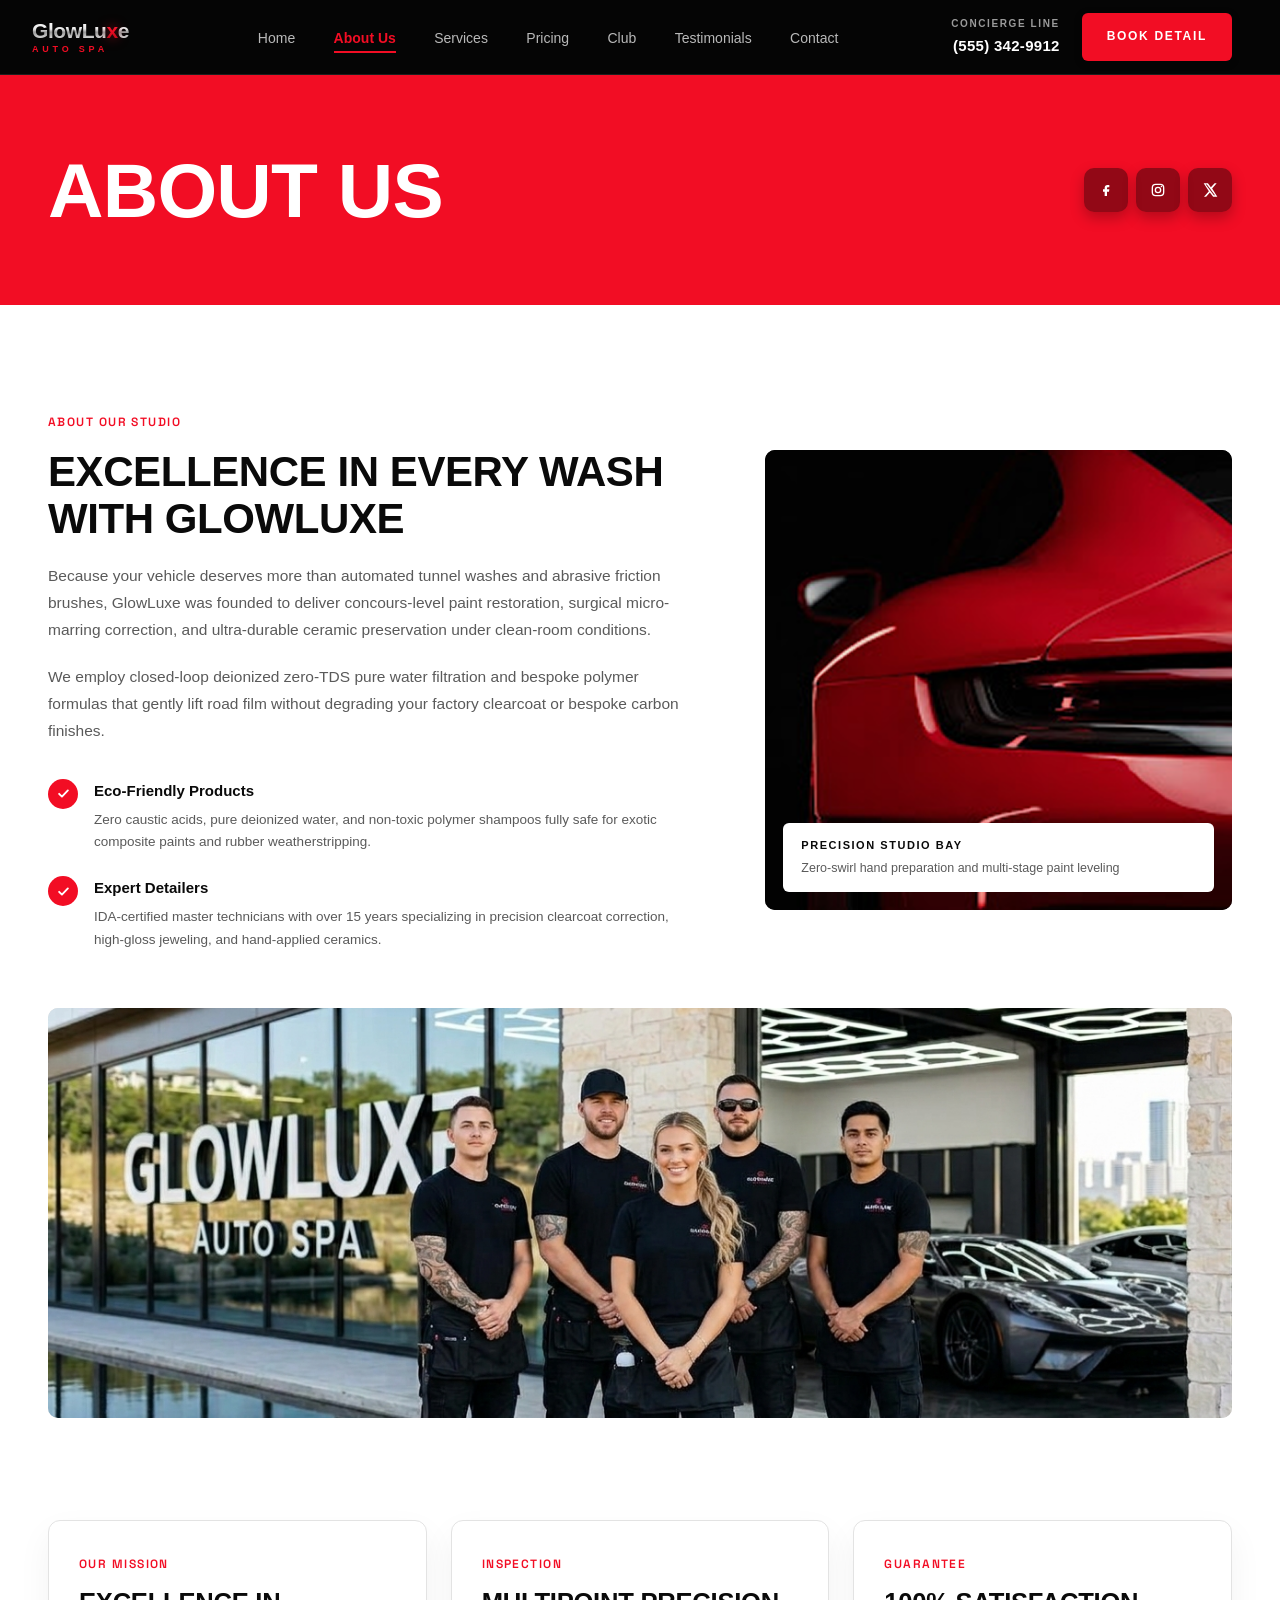
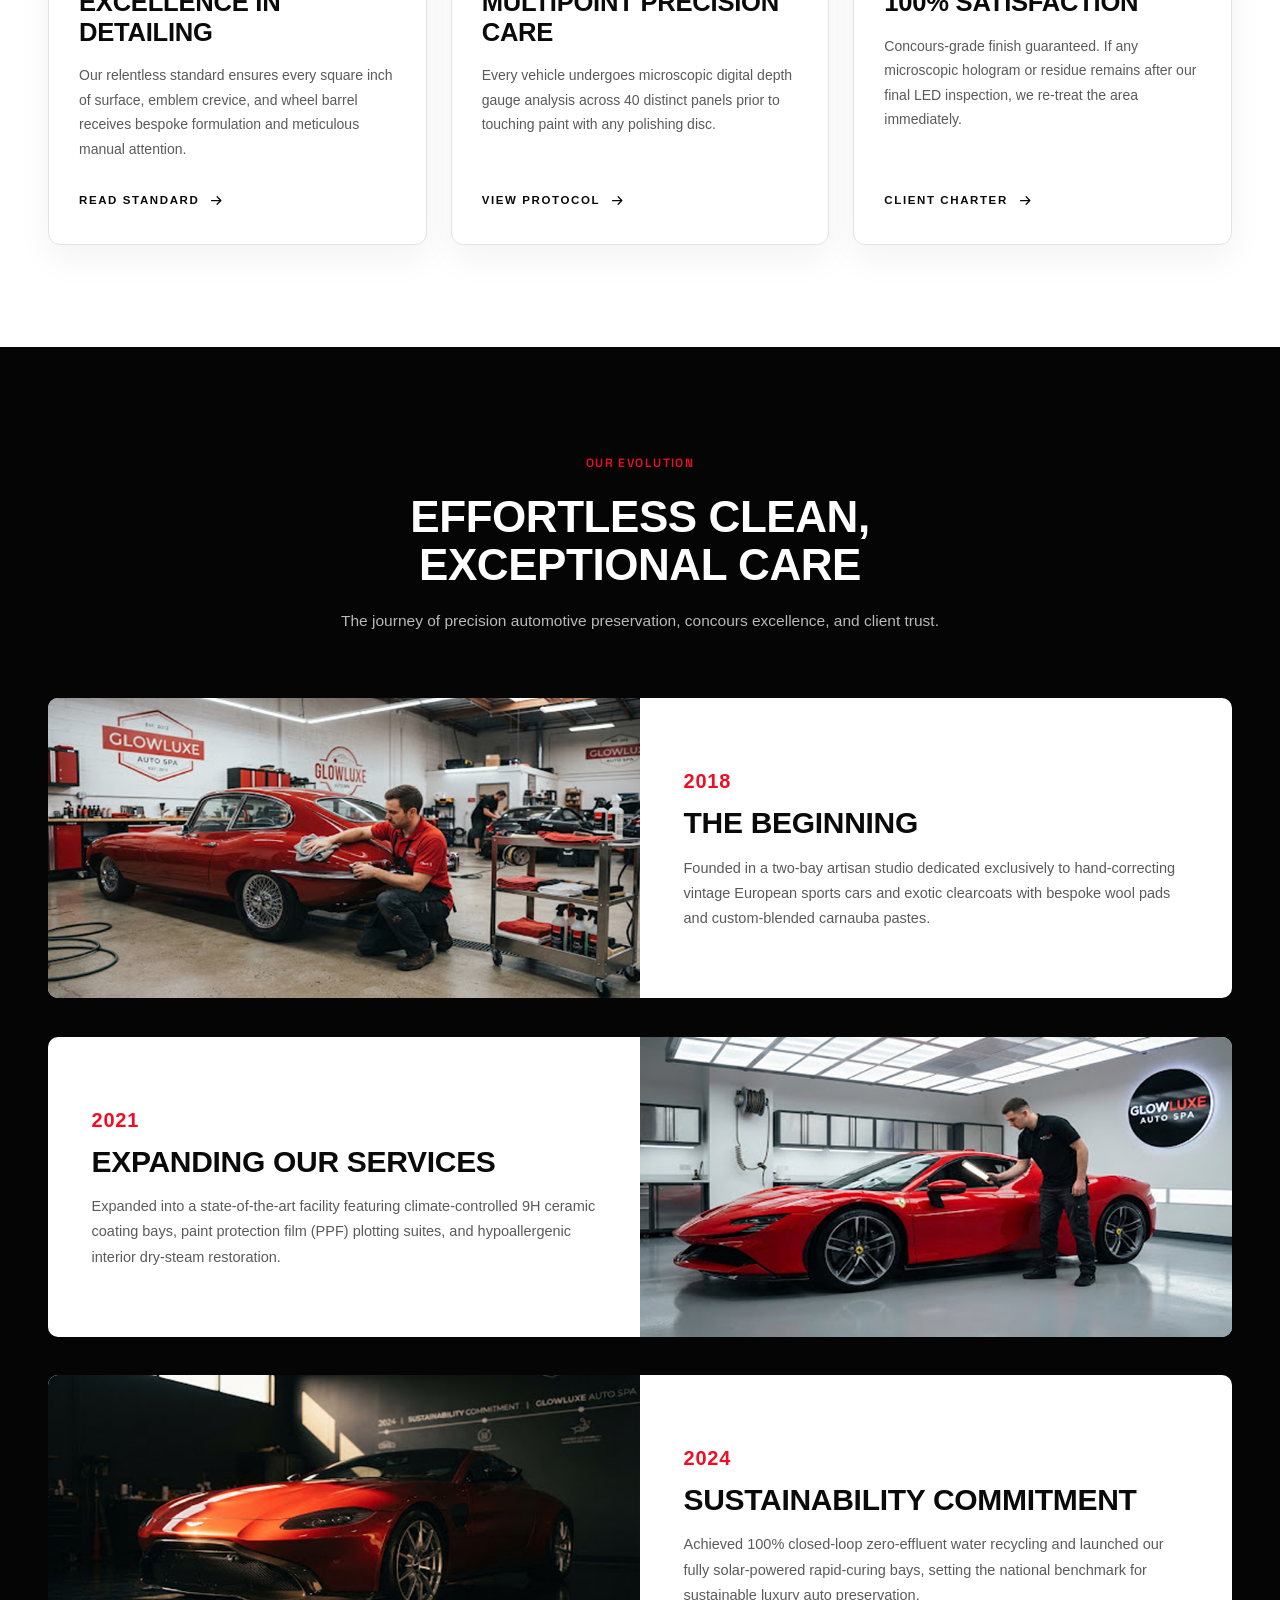
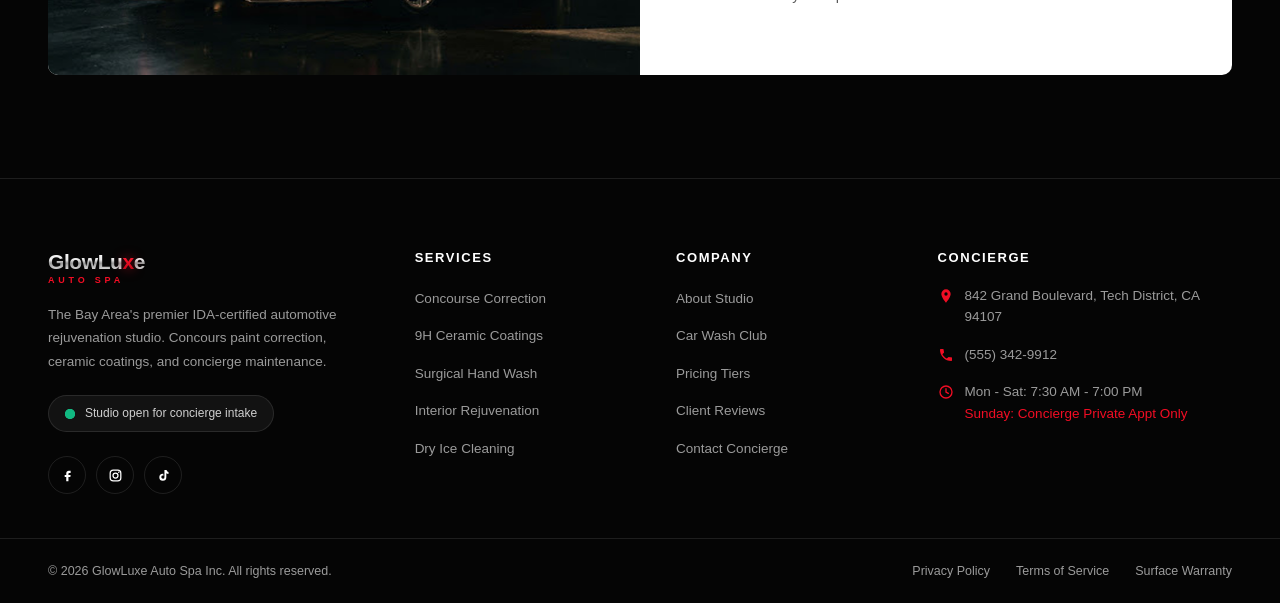
==== about.html @ 9d539388 "Initial commit: GlowLuxe 5-page site with BEM architecture and responsive layout" ====
<!DOCTYPE html>
<html lang="en">
<head>
  <meta charset="UTF-8">
  <meta name="viewport" content="width=device-width, initial-scale=1.0">
  <meta name="description" content="About GlowLuxe Auto Spa — the Bay Area's premier IDA-certified automotive rejuvenation studio. Our mission, inspection protocol, guarantee, and the evolution of our craft since 2018.">
  <title>About Us — GlowLuxe Auto Spa</title>
  <link rel="preconnect" href="https://fonts.googleapis.com">
  <link rel="preconnect" href="https://fonts.gstatic.com" crossorigin>
  <link rel="stylesheet" href="https://fonts.googleapis.com/css2?family=Space+Grotesk:wght@500;600&amp;display=swap">
  <link rel="stylesheet" href="assets/css/style.css">
</head>
<body>
  <header class="c-section header">
    <div class="c-container header__bar">
      <a href="index.html" class="c-logo" aria-label="GlowLuxe Auto Spa Home">
        <span class="c-logo__text"><span class="c-logo__main">GlowLu</span><span class="c-logo__accent">x</span><span class="c-logo__main">e</span></span>
        <span class="c-logo__tagline">AUTO SPA</span>
      </a>

      <input class="nav-toggle__input" type="checkbox" id="nav-toggle">
      <nav class="nav" aria-label="Primary">
        <ul class="nav__list">
          <li class="nav__item"><a class="nav__link" href="index.html">Home</a></li>
          <li class="nav__item"><a class="nav__link nav__link--active" href="about.html" aria-current="page">About Us</a></li>
          <li class="nav__item"><a class="nav__link" href="services.html">Services</a></li>
          <li class="nav__item"><a class="nav__link" href="pricing.html">Pricing</a></li>
          <li class="nav__item"><a class="nav__link" href="index.html#club">Club</a></li>
          <li class="nav__item"><a class="nav__link" href="index.html#testimonials">Testimonials</a></li>
          <li class="nav__item"><a class="nav__link" href="contact.html">Contact</a></li>
        </ul>
      </nav>

      <div class="header__contact">
        <div class="header__phone">
          <span class="header__phone-label">Concierge Line</span>
          <a class="header__phone-number" href="tel:5553429912">(555) 342-9912</a>
        </div>
        <a class="btn btn--primary" href="contact.html">Book Detail</a>
      </div>

      <label class="nav-toggle" for="nav-toggle" aria-label="Toggle navigation">
        <span class="nav-toggle__bar"></span>
        <span class="nav-toggle__bar"></span>
        <span class="nav-toggle__bar"></span>
      </label>
    </div>
  </header>

  <main>
    <section class="c-section c-page-banner">
      <div class="c-container c-page-banner__inner">
        <h1 class="c-page-banner__title">About Us</h1>
        <div class="c-page-banner__socials">
          <a class="c-page-banner__social" href="#" aria-label="Facebook">
            <svg viewBox="0 0 24 24" fill="currentColor" aria-hidden="true"><path d="M14 8h3V4.5h-3c-2.3 0-4 1.9-4 4.2V11H7.5v3.5H10V21h3.5v-6.5h3l.5-3.5h-3.5V9c0-.6.4-1 1-1z"/></svg>
          </a>
          <a class="c-page-banner__social" href="#" aria-label="Instagram">
            <svg viewBox="0 0 24 24" fill="none" stroke="currentColor" stroke-width="2" aria-hidden="true"><rect x="3.5" y="3.5" width="17" height="17" rx="5"/><circle cx="12" cy="12" r="4"/><circle cx="17.2" cy="6.8" r="1.2" fill="currentColor" stroke="none"/></svg>
          </a>
          <a class="c-page-banner__social" href="#" aria-label="X">
            <svg viewBox="0 0 24 24" fill="currentColor" aria-hidden="true"><path d="M18.9 2H22l-6.8 7.8L23 22h-6.3l-4.9-6.4L6.2 22H3l7.3-8.3L2.5 2h6.4l4.4 5.9L18.9 2Zm-1.1 18h1.7L7.3 3.8H5.5L17.8 20Z"/></svg>
          </a>
        </div>
      </div>
    </section>

    <section class="c-section c-about-overview">
      <div class="c-container c-about-overview__layout">
        <div class="c-about-overview__content">
          <p class="c-eyebrow c-eyebrow--brand">About Our Studio</p>
          <h2 class="c-about-overview__title">Excellence in every wash with GlowLuxe</h2>
          <p class="c-about-overview__text">Because your vehicle deserves more than automated tunnel washes and abrasive friction brushes, GlowLuxe was founded to deliver concours-level paint restoration, surgical micro-marring correction, and ultra-durable ceramic preservation under clean-room conditions.</p>
          <p class="c-about-overview__text">We employ closed-loop deionized zero-TDS pure water filtration and bespoke polymer formulas that gently lift road film without degrading your factory clearcoat or bespoke carbon finishes.</p>
          <ul class="c-check-list">
            <li class="c-check-list__item">
              <span class="c-check-list__icon" aria-hidden="true">
                <svg viewBox="0 0 24 24" fill="none" stroke="currentColor" stroke-width="3" stroke-linecap="round" stroke-linejoin="round"><path d="m5 12.5 4.5 4.5L19 7"/></svg>
              </span>
              <div class="c-check-list__body">
                <p class="c-check-list__title">Eco-Friendly Products</p>
                <p class="c-check-list__text">Zero caustic acids, pure deionized water, and non-toxic polymer shampoos fully safe for exotic composite paints and rubber weatherstripping.</p>
              </div>
            </li>
            <li class="c-check-list__item">
              <span class="c-check-list__icon" aria-hidden="true">
                <svg viewBox="0 0 24 24" fill="none" stroke="currentColor" stroke-width="3" stroke-linecap="round" stroke-linejoin="round"><path d="m5 12.5 4.5 4.5L19 7"/></svg>
              </span>
              <div class="c-check-list__body">
                <p class="c-check-list__title">Expert Detailers</p>
                <p class="c-check-list__text">IDA-certified master technicians with over 15 years specializing in precision clearcoat correction, high-gloss jeweling, and hand-applied ceramics.</p>
              </div>
            </li>
          </ul>
        </div>

        <figure class="c-about-overview__media">
          <img src="assets/images/about/studio-bay.webp" alt="Red sports car parked inside the GlowLuxe precision studio bay" loading="lazy">
          <figcaption class="c-badge-overlay">
            <p class="c-badge-overlay__title">Precision Studio Bay</p>
            <p class="c-badge-overlay__text">Zero-swirl hand preparation and multi-stage paint leveling</p>
          </figcaption>
        </figure>
      </div>

      <div class="c-container">
        <figure class="c-about-overview__team">
          <img src="assets/images/about our studio.webp" alt="GlowLuxe Auto Spa detailing team standing outside the studio entrance" loading="lazy">
        </figure>
      </div>
    </section>

    <section class="c-section c-about-values">
      <div class="c-container c-about-values__grid">
        <article class="c-value-card">
          <p class="c-eyebrow c-eyebrow--brand">Our Mission</p>
          <h3 class="c-value-card__title">Excellence in detailing</h3>
          <p class="c-value-card__text">Our relentless standard ensures every square inch of surface, emblem crevice, and wheel barrel receives bespoke formulation and meticulous manual attention.</p>
          <a class="c-value-card__link" href="contact.html">
            Read Standard
            <svg viewBox="0 0 24 24" fill="none" stroke="currentColor" stroke-width="2" stroke-linecap="round" stroke-linejoin="round" aria-hidden="true"><path d="M4 12h14"/><path d="m13 6 6 6-6 6"/></svg>
          </a>
        </article>

        <article class="c-value-card">
          <p class="c-eyebrow c-eyebrow--brand">Inspection</p>
          <h3 class="c-value-card__title">Multipoint precision care</h3>
          <p class="c-value-card__text">Every vehicle undergoes microscopic digital depth gauge analysis across 40 distinct panels prior to touching paint with any polishing disc.</p>
          <a class="c-value-card__link" href="services.html">
            View Protocol
            <svg viewBox="0 0 24 24" fill="none" stroke="currentColor" stroke-width="2" stroke-linecap="round" stroke-linejoin="round" aria-hidden="true"><path d="M4 12h14"/><path d="m13 6 6 6-6 6"/></svg>
          </a>
        </article>

        <article class="c-value-card">
          <p class="c-eyebrow c-eyebrow--brand">Guarantee</p>
          <h3 class="c-value-card__title">100% Satisfaction</h3>
          <p class="c-value-card__text">Concours-grade finish guaranteed. If any microscopic hologram or residue remains after our final LED inspection, we re-treat the area immediately.</p>
          <a class="c-value-card__link" href="contact.html">
            Client Charter
            <svg viewBox="0 0 24 24" fill="none" stroke="currentColor" stroke-width="2" stroke-linecap="round" stroke-linejoin="round" aria-hidden="true"><path d="M4 12h14"/><path d="m13 6 6 6-6 6"/></svg>
          </a>
        </article>
      </div>
    </section>

    <section class="c-section c-about-evolution">
      <div class="c-container c-about-evolution__header">
        <p class="c-eyebrow c-eyebrow--brand">Our Evolution</p>
        <h2 class="section-title">Effortless clean, exceptional care</h2>
        <p class="section-lede">The journey of precision automotive preservation, concours excellence, and client trust.</p>
      </div>

      <div class="c-container c-timeline">
        <article class="c-timeline__item">
          <div class="c-timeline__media">
            <img src="assets/images/about/history-2018.webp" alt="Artisan detailer hand-polishing a vintage red sports car in the original two-bay studio" loading="lazy">
          </div>
          <div class="c-timeline__body">
            <p class="c-timeline__year">2018</p>
            <h3 class="c-timeline__title">The Beginning</h3>
            <p class="c-timeline__text">Founded in a two-bay artisan studio dedicated exclusively to hand-correcting vintage European sports cars and exotic clearcoats with bespoke wool pads and custom-blended carnauba pastes.</p>
          </div>
        </article>

        <article class="c-timeline__item c-timeline__item--reverse">
          <div class="c-timeline__media">
            <img src="assets/images/about/history-2021.webp" alt="Detailer inspecting a red supercar inside the expanded climate-controlled facility" loading="lazy">
          </div>
          <div class="c-timeline__body">
            <p class="c-timeline__year">2021</p>
            <h3 class="c-timeline__title">Expanding Our Services</h3>
            <p class="c-timeline__text">Expanded into a state-of-the-art facility featuring climate-controlled 9H ceramic coating bays, paint protection film (PPF) plotting suites, and hypoallergenic interior dry-steam restoration.</p>
          </div>
        </article>

        <article class="c-timeline__item">
          <div class="c-timeline__media">
            <img src="assets/images/about/history-2024.webp" alt="Red grand tourer under solar-cured studio lighting beside the sustainability milestone wall" loading="lazy">
          </div>
          <div class="c-timeline__body">
            <p class="c-timeline__year">2024</p>
            <h3 class="c-timeline__title">Sustainability Commitment</h3>
            <p class="c-timeline__text">Achieved 100% closed-loop zero-effluent water recycling and launched our fully solar-powered rapid-curing bays, setting the national benchmark for sustainable luxury auto preservation.</p>
          </div>
        </article>
      </div>
    </section>
  </main>

  <footer class="c-section footer" id="contact">
    <div class="c-container footer__grid">
      <div class="footer__brand">
        <a href="index.html" class="c-logo" aria-label="GlowLuxe Auto Spa Home">
          <span class="c-logo__text"><span class="c-logo__main">GlowLu</span><span class="c-logo__accent">x</span><span class="c-logo__main">e</span></span>
          <span class="c-logo__tagline">AUTO SPA</span>
        </a>
        <p class="footer__about">The Bay Area's premier IDA-certified automotive rejuvenation studio. Concours paint correction, ceramic coatings, and concierge maintenance.</p>
        <div class="c-footer-status">
          <span class="c-footer-status__indicator">
            <span class="c-footer-status__ping"></span>
            <span class="c-footer-status__dot"></span>
          </span>
          <span class="c-footer-status__text">Studio open for concierge intake</span>
        </div>
        <div class="footer__socials">
          <a class="footer__social" href="#" aria-label="Facebook">
            <svg viewBox="0 0 24 24" fill="currentColor" aria-hidden="true"><path d="M14 8h3V4.5h-3c-2.3 0-4 1.9-4 4.2V11H7.5v3.5H10V21h3.5v-6.5h3l.5-3.5h-3.5V9c0-.6.4-1 1-1z"/></svg>
          </a>
          <a class="footer__social" href="#" aria-label="Instagram">
            <svg viewBox="0 0 24 24" fill="none" stroke="currentColor" stroke-width="2" aria-hidden="true"><rect x="3.5" y="3.5" width="17" height="17" rx="5"/><circle cx="12" cy="12" r="4"/><circle cx="17.2" cy="6.8" r="1.2" fill="currentColor" stroke="none"/></svg>
          </a>
          <a class="footer__social" href="#" aria-label="TikTok">
            <svg viewBox="0 0 24 24" fill="currentColor" aria-hidden="true"><path d="M14 3h3c.2 1.6 1.3 3 3 3.4V9.5c-1.3 0-2.5-.4-3.5-1.1v6.2a5.6 5.6 0 1 1-5.6-5.6c.3 0 .6 0 .9.1v3.2a2.5 2.5 0 1 0 1.7 2.3V3z"/></svg>
          </a>
        </div>
      </div>

      <div>
        <h2 class="footer__heading">Services</h2>
        <ul class="footer__list">
          <li><a href="services.html">Concourse Correction</a></li>
          <li><a href="services.html">9H Ceramic Coatings</a></li>
          <li><a href="services.html">Surgical Hand Wash</a></li>
          <li><a href="services.html">Interior Rejuvenation</a></li>
          <li><a href="services.html">Dry Ice Cleaning</a></li>
        </ul>
      </div>

      <div>
        <h2 class="footer__heading">Company</h2>
        <ul class="footer__list">
          <li><a href="about.html">About Studio</a></li>
          <li><a href="index.html#club">Car Wash Club</a></li>
          <li><a href="pricing.html">Pricing Tiers</a></li>
          <li><a href="index.html#testimonials">Client Reviews</a></li>
          <li><a href="contact.html">Contact Concierge</a></li>
        </ul>
      </div>

      <div>
        <h2 class="footer__heading">Concierge</h2>
        <div class="footer__contact">
          <p class="footer__contact-row">
            <svg viewBox="0 0 24 24" fill="currentColor" aria-hidden="true"><path d="M12 2a7 7 0 0 0-7 7c0 5.2 7 13 7 13s7-7.8 7-13a7 7 0 0 0-7-7zm0 9.5A2.5 2.5 0 1 1 12 6.5a2.5 2.5 0 0 1 0 5z"/></svg>
            <span>842 Grand Boulevard, Tech District, CA 94107</span>
          </p>
          <p class="footer__contact-row">
            <svg viewBox="0 0 24 24" fill="currentColor" aria-hidden="true"><path d="M6.6 10.8a15 15 0 0 0 6.6 6.6l2.2-2.2a1 1 0 0 1 1-.24c1.1.37 2.3.57 3.6.57a1 1 0 0 1 1 1V20a1 1 0 0 1-1 1A17 17 0 0 1 3 4a1 1 0 0 1 1-1h3.5a1 1 0 0 1 1 1c0 1.3.2 2.5.57 3.6a1 1 0 0 1-.25 1z"/></svg>
            <a href="tel:5553429912">(555) 342-9912</a>
          </p>
          <p class="footer__contact-row">
            <svg viewBox="0 0 24 24" fill="none" stroke="currentColor" stroke-width="2" stroke-linecap="round" aria-hidden="true"><circle cx="12" cy="12" r="9"/><path d="M12 7v5l3.5 2"/></svg>
            <span>Mon - Sat: 7:30 AM - 7:00 PM<br><span class="footer__contact-note">Sunday: Concierge Private Appt Only</span></span>
          </p>
        </div>
      </div>
    </div>

    <div class="footer__bar">
      <div class="c-container footer__bar-inner">
        <p>&copy; 2026 GlowLuxe Auto Spa Inc. All rights reserved.</p>
        <div class="footer__legal">
          <a href="#">Privacy Policy</a>
          <a href="#">Terms of Service</a>
          <a href="#">Surface Warranty</a>
        </div>
      </div>
    </div>
  </footer>
  <script src="assets/js/main.js"></script>
</body>
</html>
---- assets/css/style.css ----
:root {
  --glow-brand-red: #F20D24;
  --glow-brand-red-bright: #FF1428;
  --glow-brand-red-dark: #B50918;

  --glow-surface-base: #050505;
  --glow-surface-raised: #0B0B0B;
  --glow-surface-panel: #121212;
  --glow-surface-light: #F2F2F2;
  --glow-surface-card: #FFFFFF;

  --glow-text-inverse: #FFFFFF;
  --glow-text-primary: #0A0A0A;
  --glow-text-muted: #9B9B9B;
  --glow-text-soft: #5A5A5A;

  --glow-border-dark: rgba(255, 255, 255, 0.10);
  --glow-border-light: #E3E3E3;
  --glow-border-red: rgba(242, 13, 36, 0.45);

  --glow-font-display: "Helvetica Neue", Helvetica, Arial, sans-serif;
  --glow-font-body: "Helvetica Neue", Helvetica, Arial, sans-serif;

  --glow-container-max: 1560px;
  --glow-gutter: 24px;
  --glow-radius: 6px;
  --glow-radius-lg: 10px;
  --glow-header-height: 74px;
  --glow-section-y: clamp(64px, 8vw, 110px);
}

*,
*::before,
*::after {
  box-sizing: border-box;
}

* {
  margin: 0;
}

html {
  -webkit-text-size-adjust: 100%;
  scroll-behavior: smooth;
  scroll-padding-top: var(--glow-header-height);
}

body {
  background: var(--glow-surface-base);
  color: var(--glow-text-inverse);
  font-family: var(--glow-font-body);
  font-size: 16px;
  line-height: 1.6;
  -webkit-font-smoothing: antialiased;
  -moz-osx-font-smoothing: grayscale;
}

img,
svg {
  display: block;
  max-width: 100%;
}

ul {
  padding: 0;
  list-style: none;
}

a {
  color: inherit;
  text-decoration: none;
}

h1,
h2,
h3 {
  font-family: var(--glow-font-display);
  font-weight: 800;
  line-height: 1.08;
  letter-spacing: -0.01em;
}

:focus-visible {
  outline: 2px solid var(--glow-brand-red);
  outline-offset: 3px;
}

.c-section {
  position: relative;
  width: 100%;
}

.c-container {
  width: 100%;
  max-width: 1560px;
  margin-left: auto;
  margin-right: auto;
  padding-left: clamp(1.25rem, 4vw, 3rem);
  padding-right: clamp(1.25rem, 4vw, 3rem);
  box-sizing: border-box;
}

.eyebrow {
  display: flex;
  align-items: center;
  gap: 10px;
  font-size: 12px;
  font-weight: 700;
  letter-spacing: 0.2em;
  text-transform: uppercase;
  color: var(--glow-brand-red);
}

.c-eyebrow {
  display: inline-flex;
  align-items: center;
  gap: 10px;
  font-family: "Space Grotesk", sans-serif;
  font-size: 12px;
  font-weight: 600;
  letter-spacing: 0.12em;
  text-transform: uppercase;
}

.c-eyebrow__indicator {
  position: relative;
  display: grid;
  place-items: center;
  width: 8px;
  height: 8px;
  flex: none;
}

.c-eyebrow__ping {
  position: absolute;
  inset: 0;
  border-radius: 50%;
  background: #FF4555;
  animation: c-eyebrow-ping 1.8s cubic-bezier(0, 0, 0.2, 1) infinite;
}

.c-eyebrow__dot {
  position: relative;
  width: 8px;
  height: 8px;
  border-radius: 50%;
  background: var(--glow-brand-red);
}

.c-eyebrow__text {
  line-height: 1.4;
  color: #B8B8B8;
}

.c-eyebrow--brand {
  color: var(--glow-brand-red);
}

@keyframes c-eyebrow-ping {
  0% {
    transform: scale(1);
    opacity: 0.75;
  }

  75%,
  100% {
    transform: scale(2.6);
    opacity: 0;
  }
}

@media (prefers-reduced-motion: reduce) {
  .c-eyebrow__ping {
    animation: none;
    opacity: 0.35;
  }
}

.eyebrow--inverse {
  color: var(--glow-text-inverse);
}

.eyebrow--center {
  justify-content: center;
}

.section-title {
  font-size: clamp(30px, 3.6vw, 44px);
  font-weight: 900;
  text-transform: uppercase;
}

.section-lede {
  font-size: 15.5px;
  line-height: 1.7;
  opacity: 0.72;
}

.btn {
  position: relative;
  display: inline-flex;
  align-items: center;
  justify-content: center;
  gap: 10px;
  padding: 15px 28px;
  border: 1px solid transparent;
  border-radius: var(--glow-radius);
  font-family: var(--glow-font-body);
  font-size: 12px;
  font-weight: 800;
  letter-spacing: 0.14em;
  text-transform: uppercase;
  cursor: pointer;
  transform: translateY(0);
  box-shadow: 0 2px 8px rgba(0, 0, 0, 0.2);
  transition: transform 0.3s cubic-bezier(0.25, 1, 0.5, 1), box-shadow 0.3s cubic-bezier(0.25, 1, 0.5, 1), background-color 0.25s ease, border-color 0.25s ease, color 0.25s ease;
}

.btn:hover {
  transform: translateY(-3px);
}

.btn:active {
  transform: translateY(-1px) scale(0.98);
  box-shadow: 0 4px 10px rgba(0, 0, 0, 0.3);
}

.btn--primary {
  background: var(--glow-brand-red);
  color: var(--glow-text-inverse);
}

.btn--primary:hover {
  background: var(--glow-brand-red-bright);
  box-shadow: 0 10px 24px rgba(242, 13, 36, 0.35), 0 4px 12px rgba(0, 0, 0, 0.4);
}

.btn--primary:active {
  background: var(--glow-brand-red-dark);
}

.btn--ghost {
  background: rgba(255, 255, 255, 0.06);
  border-color: rgba(255, 255, 255, 0.18);
  color: var(--glow-text-inverse);
}

.btn--ghost:hover {
  background: rgba(255, 255, 255, 0.12);
}

.btn--light {
  background: var(--glow-text-inverse);
  color: var(--glow-text-primary);
}

.btn--light:hover {
  background: #EDEDED;
}

.btn--outline {
  background: transparent;
  border-color: #D6D6D6;
  color: var(--glow-text-primary);
}

.btn--outline:hover {
  border-color: var(--glow-text-primary);
}

.btn--outline-inverse {
  background: transparent;
  border-color: rgba(255, 255, 255, 0.35);
  color: var(--glow-text-inverse);
}

.btn--outline-inverse:hover {
  border-color: var(--glow-text-inverse);
  background: rgba(255, 255, 255, 0.08);
}

.btn--ghost:hover,
.btn--light:hover,
.btn--outline:hover,
.btn--outline-inverse:hover {
  box-shadow: 0 10px 22px rgba(0, 0, 0, 0.5), 0 0 12px rgba(255, 255, 255, 0.1);
}

.btn--block {
  width: 100%;
}

@media (prefers-reduced-motion: reduce) {
  .btn {
    transition: background-color 0.25s ease, border-color 0.25s ease, color 0.25s ease;
  }

  .btn:hover,
  .btn:active {
    transform: none;
  }
}

.check-list {
  display: grid;
  gap: 12px;
}

.check-list__item {
  position: relative;
  padding-left: 26px;
  font-size: 14.5px;
  line-height: 1.55;
  color: inherit;
  opacity: 0.85;
}

.check-list__item::before {
  content: "\2713";
  position: absolute;
  left: 0;
  top: 0;
  color: var(--glow-brand-red);
  font-weight: 700;
}

.header {
  position: sticky;
  top: 0;
  z-index: 100;
  background: var(--glow-surface-base);
  border-bottom: 1px solid var(--glow-border-dark);
  container-type: inline-size;
}

.header__bar {
  display: flex;
  align-items: center;
  justify-content: space-between;
  gap: 24px;
  min-height: var(--glow-header-height);
}

.c-logo {
  display: inline-flex;
  flex-direction: column;
  gap: 4px;
  flex: none;
  line-height: 1;
}

.header .c-logo {
  margin-left: calc(32px - 50cqw + 50%);
  margin-right: calc(50cqw - 50% - 32px);
}

.c-logo__text {
  display: flex;
  font-family: var(--glow-font-display);
  font-size: 21px;
  font-weight: 800;
  letter-spacing: -0.02em;
}

.c-logo__main {
  background: linear-gradient(180deg, #FFFFFF 0%, #E9E9E9 42%, #979797 58%, #F4F4F4 100%);
  -webkit-background-clip: text;
  background-clip: text;
  color: transparent;
}

.c-logo__accent {
  background: linear-gradient(180deg, #FF4C5C 0%, #F20D24 45%, #B50918 100%);
  -webkit-background-clip: text;
  background-clip: text;
  color: transparent;
  filter: drop-shadow(0 0 6px rgba(242, 13, 36, 0.65));
}

.c-logo__tagline {
  font-size: 9px;
  font-weight: 700;
  letter-spacing: 0.42em;
  text-transform: uppercase;
  color: var(--glow-brand-red);
}

.nav__list {
  display: flex;
  align-items: center;
  gap: clamp(1.5rem, 3vw, 3rem);
}

.nav__link {
  position: relative;
  display: inline-block;
  padding: 6px 0 0.25rem;
  font-size: 14px;
  color: #B9B9B9;
  transition: color 0.3s ease;
}

.nav__link:hover {
  color: var(--glow-brand-red);
}

.nav__link--active {
  color: var(--glow-brand-red);
  font-weight: 600;
}

.nav__link::after {
  content: "";
  position: absolute;
  bottom: 0;
  left: 0;
  width: 100%;
  height: 2px;
  background-color: var(--glow-brand-red);
  transform: scaleX(0);
  transform-origin: right;
  transition: transform 0.35s cubic-bezier(0.25, 1, 0.5, 1);
}

.nav__link:hover::after,
.nav__link--active::after {
  transform: scaleX(1);
  transform-origin: left;
}

.header__contact {
  display: flex;
  align-items: center;
  gap: 22px;
  flex: none;
}

.header__phone {
  display: grid;
  gap: 2px;
  text-align: right;
}

.header__phone-label {
  font-size: 10px;
  font-weight: 700;
  letter-spacing: 0.16em;
  text-transform: uppercase;
  color: var(--glow-text-muted);
}

.header__phone-number {
  font-size: 15px;
  font-weight: 800;
  letter-spacing: 0.02em;
  color: var(--glow-text-inverse);
}

.header__phone-number:hover {
  color: var(--glow-brand-red);
}

.header .btn {
  padding: 13px 24px;
}

.nav-toggle__input {
  position: absolute;
  opacity: 0;
  pointer-events: none;
}

.nav-toggle {
  display: none;
  flex-direction: column;
  justify-content: center;
  gap: 5px;
  width: 40px;
  height: 40px;
  padding: 8px;
  border: 1px solid var(--glow-border-dark);
  border-radius: var(--glow-radius);
  cursor: pointer;
}

.nav-toggle__bar {
  display: block;
  height: 2px;
  width: 100%;
  background: var(--glow-text-inverse);
}

.c-hero {
  overflow: hidden;
}

.hero {
  display: flex;
  align-items: center;
  min-height: 840px;
  padding-block: 130px 110px;
  background: var(--glow-surface-base);
}

.hero__media {
  position: absolute;
  inset: 0;
  z-index: 1;
}

.hero__media img {
  width: 100%;
  height: 100%;
  object-fit: cover;
  object-position: 60% center;
  background: var(--glow-surface-raised);
}

.c-hero__video {
  position: absolute;
  inset: 0;
  z-index: 0;
  width: 100%;
  height: 100%;
  object-fit: cover;
  object-position: center center;
  background: var(--glow-surface-raised);
}

.c-hero__overlay {
  position: absolute;
  inset: 0;
  z-index: 1;
  background:
    linear-gradient(180deg, rgba(5, 5, 5, 0.7) 0%, rgba(5, 5, 5, 0) 22%),
    linear-gradient(115deg, rgba(5, 5, 5, 0.96) 0%, rgba(5, 5, 5, 0.88) 30%, rgba(5, 5, 5, 0.5) 58%, rgba(5, 5, 5, 0.14) 82%, rgba(5, 5, 5, 0.06) 100%);
}

.c-hero__video-toggle-icon {
  position: relative;
  width: 10px;
  height: 12px;
  flex: none;
}

.c-hero__video-toggle-icon::before,
.c-hero__video-toggle-icon::after {
  content: "";
  position: absolute;
  top: 0;
  bottom: 0;
  width: 3px;
  border-radius: 1px;
  background: var(--glow-brand-red);
}

.c-hero__video-toggle-icon::before {
  left: 0;
}

.c-hero__video-toggle-icon::after {
  right: 0;
}

.c-hero__video-toggle--paused .c-hero__video-toggle-icon::before {
  top: 0;
  bottom: 0;
  left: 1px;
  width: 0;
  height: 0;
  background: transparent;
  border-left: 9px solid var(--glow-brand-red);
  border-top: 6px solid transparent;
  border-bottom: 6px solid transparent;
  border-radius: 0;
}

.c-hero__video-toggle--paused .c-hero__video-toggle-icon::after {
  display: none;
}

.hero__content {
  position: relative;
  z-index: 3;
  min-width: 0;
}

.hero__inner {
  max-width: 620px;
}

.hero__title {
  margin-top: 22px;
  font-size: clamp(32px, 9vw, 62px);
  font-weight: 900;
  line-height: 1.04;
  text-transform: uppercase;
  overflow-wrap: break-word;
}

.hero__title-accent {
  display: block;
  color: var(--glow-brand-red);
}

.hero__text {
  max-width: 520px;
  margin-top: 22px;
  font-size: 16px;
  line-height: 1.7;
  color: var(--glow-text-muted);
}

.hero__actions {
  display: flex;
  flex-wrap: wrap;
  gap: 14px;
  margin-top: 36px;
}

.intro {
  background: var(--glow-surface-light);
  color: var(--glow-text-primary);
  padding-block: clamp(56px, 7vw, 96px) clamp(36px, 4vw, 56px);
}

.intro__layout {
  display: grid;
  grid-template-columns: minmax(0, 1fr) minmax(0, 1fr);
  gap: clamp(32px, 5vw, 72px);
  align-items: center;
}

.intro__media {
  border-radius: var(--glow-radius-lg);
  overflow: hidden;
  background: #DDDDDD;
}

.intro__media img {
  width: 100%;
  height: 100%;
  min-height: 340px;
  object-fit: cover;
}

.intro__content {
  max-width: 520px;
}

.intro__title {
  margin-top: 16px;
  font-size: clamp(30px, 3.4vw, 42px);
  font-weight: 900;
  text-transform: uppercase;
  max-width: 460px;
}

.intro__text {
  margin-top: 20px;
  font-size: 15.5px;
  line-height: 1.75;
  color: var(--glow-text-soft);
}

.intro__actions {
  display: flex;
  flex-wrap: wrap;
  align-items: center;
  gap: 24px;
  margin-top: 32px;
}

.intro__phone {
  font-size: 14.5px;
  font-weight: 800;
  color: var(--glow-brand-red);
}

.intro__phone:hover {
  color: var(--glow-brand-red-dark);
}

.features {
  background: var(--glow-surface-light);
  color: var(--glow-text-primary);
  padding-bottom: clamp(56px, 7vw, 96px);
}

.features__grid {
  display: grid;
  grid-template-columns: repeat(4, minmax(0, 1fr));
  gap: 20px;
}

.feature {
  display: flex;
  flex-direction: column;
  align-items: center;
  gap: 14px;
  padding: 28px 20px;
  text-align: center;
  background: var(--glow-surface-card);
  border: 1px solid var(--glow-border-light);
  border-radius: var(--glow-radius-lg);
  box-shadow: 0 12px 30px rgba(10, 10, 10, 0.05);
}

.feature__icon {
  display: grid;
  place-items: center;
  width: 46px;
  height: 46px;
  border-radius: 50%;
  background: rgba(242, 13, 36, 0.1);
  color: var(--glow-brand-red);
}

.feature__icon svg {
  width: 20px;
  height: 20px;
}

.feature__title {
  font-size: 13.5px;
  font-weight: 800;
  letter-spacing: 0.08em;
  text-transform: uppercase;
}

.feature__text {
  font-size: 12.5px;
  line-height: 1.65;
  color: var(--glow-text-soft);
}

.showcase {
  background: var(--glow-surface-base);
  padding-block: var(--glow-section-y);
}

.showcase__header {
  max-width: 780px;
  margin-inline: auto;
  text-align: center;
}

.showcase__header .section-title {
  margin-top: 18px;
}

.showcase__header .section-lede {
  max-width: 680px;
  margin: 20px auto 0;
}

.showcase__panel {
  display: grid;
  grid-template-columns: minmax(0, 0.9fr) minmax(0, 1.1fr);
  margin-top: clamp(36px, 5vw, 64px);
  background: var(--glow-surface-card);
  color: var(--glow-text-primary);
  border-radius: var(--glow-radius-lg);
  overflow: hidden;
}

.showcase__media {
  position: relative;
  min-height: 420px;
  margin: 0;
  padding: 0;
  border: 0;
  background: #171717;
  overflow: hidden;
}

.showcase__image {
  position: absolute;
  inset: 0;
  display: block;
  width: 100%;
  height: 100%;
  margin: 0;
  padding: 0;
  border: 0;
  object-fit: cover;
  object-position: center;
}

.showcase__body {
  padding: clamp(32px, 4vw, 56px);
  display: flex;
  flex-direction: column;
  align-items: flex-start;
}

.showcase__title {
  margin-top: 14px;
  font-size: clamp(24px, 2.6vw, 32px);
  font-weight: 900;
  text-transform: uppercase;
  max-width: 520px;
}

.showcase__body .check-list {
  margin-top: 24px;
}

.showcase__body .check-list__item {
  color: var(--glow-text-soft);
  opacity: 1;
}

.showcase__body .btn {
  margin-top: 32px;
}

.pricing {
  background: var(--glow-surface-light);
  color: var(--glow-text-primary);
  padding-block: var(--glow-section-y);
}

.pricing__header {
  max-width: 720px;
  margin-inline: auto;
  text-align: center;
}

.pricing__header .section-title {
  margin-top: 16px;
}

.pricing__header .section-lede {
  margin-top: 18px;
}

.pricing__grid {
  display: grid;
  grid-template-columns: repeat(3, minmax(0, 1fr));
  gap: 24px;
  align-items: stretch;
  margin-top: 44px;
}

.plan {
  position: relative;
  display: flex;
  flex-direction: column;
  padding: 32px 28px;
  background: var(--glow-surface-card);
  border: 1px solid var(--glow-border-light);
  border-radius: 12px;
  box-shadow: 0 14px 34px rgba(10, 10, 10, 0.05);
}

.plan__badge {
  position: absolute;
  top: 0;
  left: 50%;
  transform: translate(-50%, -50%);
  padding: 7px 16px;
  background: var(--glow-brand-red);
  color: var(--glow-text-inverse);
  border-radius: 999px;
  font-size: 10px;
  font-weight: 800;
  letter-spacing: 0.12em;
  text-transform: uppercase;
  white-space: nowrap;
}

.plan--featured {
  border: 2px solid var(--glow-brand-red);
}

.plan--dark {
  background: var(--glow-surface-raised);
  border-color: #1E1E1E;
  color: var(--glow-text-inverse);
}

.plan__label {
  font-size: 11px;
  font-weight: 800;
  letter-spacing: 0.16em;
  text-transform: uppercase;
  color: var(--glow-text-soft);
}

.plan--featured .plan__label,
.plan--dark .plan__label {
  color: var(--glow-brand-red);
}

.plan__name {
  margin-top: 10px;
  font-size: 22px;
  font-weight: 900;
  text-transform: uppercase;
}

.plan__price {
  display: flex;
  align-items: baseline;
  gap: 8px;
  margin-top: 8px;
}

.plan__amount {
  font-family: var(--glow-font-display);
  font-size: 40px;
  font-weight: 900;
  letter-spacing: -0.02em;
}

.plan__period {
  font-size: 12.5px;
  color: var(--glow-text-soft);
}

.plan--dark .plan__period {
  color: var(--glow-text-muted);
}

.plan .check-list {
  margin-top: 22px;
  flex: 1;
}

.plan--dark .check-list__item {
  color: var(--glow-text-muted);
  opacity: 1;
}

.plan__cta {
  margin-top: 28px;
}

.cabin {
  background: var(--glow-surface-base);
  padding-block: var(--glow-section-y);
}

.cabin__layout {
  display: grid;
  grid-template-columns: minmax(0, 1.15fr) minmax(0, 0.85fr);
  gap: clamp(32px, 5vw, 64px);
  align-items: center;
}

.cabin__title {
  margin-top: 16px;
  font-size: clamp(28px, 3vw, 40px);
  font-weight: 900;
  text-transform: uppercase;
  max-width: 440px;
}

.cabin__text {
  max-width: 540px;
  margin-top: 18px;
  font-size: 15.5px;
  line-height: 1.7;
  color: var(--glow-text-muted);
}

.cabin__pills {
  display: flex;
  flex-wrap: wrap;
  gap: 16px;
  margin-top: 30px;
}

.pill {
  display: flex;
  align-items: center;
  gap: 12px;
  min-width: 230px;
  padding: 14px 18px;
  background: var(--glow-surface-panel);
  border: 1px solid var(--glow-border-dark);
  border-radius: 8px;
}

.pill__icon {
  display: grid;
  place-items: center;
  width: 34px;
  height: 34px;
  flex: none;
  border-radius: 50%;
  background: rgba(242, 13, 36, 0.14);
  color: var(--glow-brand-red);
}

.pill__icon svg {
  width: 16px;
  height: 16px;
}

.pill__title {
  font-size: 13px;
  font-weight: 800;
  letter-spacing: 0.1em;
  text-transform: uppercase;
}

.pill__text {
  font-size: 12px;
  color: var(--glow-text-muted);
}

.promo {
  padding: clamp(28px, 3.4vw, 44px);
  background: var(--glow-brand-red);
  border-radius: var(--glow-radius-lg);
  color: var(--glow-text-inverse);
}

.promo__tag {
  display: inline-block;
  padding: 7px 14px;
  background: rgba(0, 0, 0, 0.32);
  border-radius: var(--glow-radius);
  font-size: 10.5px;
  font-weight: 800;
  letter-spacing: 0.14em;
  text-transform: uppercase;
}

.promo__title {
  margin-top: 18px;
  font-size: clamp(24px, 2.6vw, 32px);
  font-weight: 900;
  text-transform: uppercase;
}

.promo__text {
  margin-top: 14px;
  font-size: 14.5px;
  line-height: 1.7;
  color: rgba(255, 255, 255, 0.88);
}

.promo .btn {
  margin-top: 26px;
}

.banner {
  background: var(--glow-surface-base);
}

.banner__media {
  min-height: clamp(300px, 40vw, 520px);
  background: var(--glow-surface-raised);
}

.banner__media img {
  width: 100%;
  height: clamp(300px, 40vw, 520px);
  object-fit: cover;
  object-position: center 45%;
}

.club {
  background: var(--glow-brand-red);
  color: var(--glow-text-inverse);
  padding-block: var(--glow-section-y);
}

.club__layout {
  display: grid;
  grid-template-columns: minmax(0, 1fr) minmax(0, 1.15fr);
  gap: clamp(32px, 5vw, 72px);
  align-items: center;
}

.club__title {
  margin-top: 16px;
  font-size: clamp(30px, 3.4vw, 44px);
  font-weight: 900;
  text-transform: uppercase;
  max-width: 420px;
}

.club__text {
  margin-top: 18px;
  max-width: 480px;
  font-size: 15.5px;
  line-height: 1.7;
  color: rgba(255, 255, 255, 0.9);
}

.club__plans {
  display: grid;
  grid-template-columns: repeat(2, minmax(0, 1fr));
  gap: 22px;
}

.membership {
  display: flex;
  flex-direction: column;
  padding: 26px 24px;
  background: var(--glow-surface-card);
  color: var(--glow-text-primary);
  border-radius: 8px;
  box-shadow: 0 18px 40px rgba(80, 0, 10, 0.22);
}

.membership__label {
  font-size: 11px;
  font-weight: 800;
  letter-spacing: 0.16em;
  text-transform: uppercase;
  color: var(--glow-text-soft);
}

.membership__label--vip {
  color: var(--glow-brand-red);
}

.membership__name {
  margin-top: 10px;
  font-size: 19px;
  font-weight: 900;
  text-transform: uppercase;
}

.membership__price {
  display: flex;
  align-items: baseline;
  gap: 7px;
  margin-top: 6px;
}

.membership__amount {
  font-family: var(--glow-font-display);
  font-size: 32px;
  font-weight: 900;
  letter-spacing: -0.02em;
}

.membership__period {
  font-size: 12.5px;
  color: var(--glow-text-soft);
}

.membership .check-list {
  margin-top: 18px;
  flex: 1;
}

.membership .check-list__item {
  font-size: 13.5px;
  color: var(--glow-text-soft);
  opacity: 1;
}

.membership .btn {
  margin-top: 24px;
  padding: 13px 20px;
}

.vouchers {
  background: var(--glow-surface-light);
  color: var(--glow-text-primary);
  padding-block: var(--glow-section-y);
}

.vouchers__header {
  max-width: 760px;
  margin-inline: auto;
  text-align: center;
}

.vouchers__header .section-title {
  margin-top: 16px;
}

.vouchers__header .section-lede {
  margin-top: 18px;
}

.vouchers__grid {
  display: grid;
  grid-template-columns: repeat(4, minmax(0, 1fr));
  gap: 20px;
  margin-top: clamp(36px, 4.5vw, 56px);
}

.voucher {
  display: flex;
  flex-direction: column;
  align-items: center;
  gap: 12px;
  padding: 30px 22px;
  text-align: center;
  background: var(--glow-surface-raised);
  border: 1px solid rgba(255, 255, 255, 0.08);
  border-radius: var(--glow-radius-lg);
  color: var(--glow-text-inverse);
}

.voucher__icon {
  display: grid;
  place-items: center;
  width: 46px;
  height: 46px;
  border-radius: 50%;
  background: rgba(242, 13, 36, 0.14);
  color: var(--glow-brand-red);
}

.voucher__icon svg {
  width: 20px;
  height: 20px;
}

.voucher__title {
  font-size: 14.5px;
  font-weight: 800;
  letter-spacing: 0.06em;
  text-transform: uppercase;
}

.voucher__text {
  font-size: 12.5px;
  line-height: 1.6;
  color: var(--glow-text-muted);
  min-height: 40px;
}

.voucher__price {
  font-family: var(--glow-font-display);
  font-size: 26px;
  font-weight: 900;
  color: var(--glow-brand-red);
}

.voucher .btn {
  margin-top: auto;
  width: 100%;
  padding: 12px 18px;
}

.testimonials {
  background: var(--glow-surface-base);
  padding-block: var(--glow-section-y);
  overflow: hidden;
}

.testimonials__bg {
  position: absolute;
  inset: 0;
  width: 100%;
  height: 100%;
  object-fit: cover;
  opacity: 0.16;
}

.testimonials__layout {
  position: relative;
  z-index: 1;
  max-width: 800px;
  margin-inline: auto;
  text-align: center;
}

.testimonials__title {
  margin-top: 16px;
}

.testimonials__stars {
  margin-top: 18px;
  font-size: 18px;
  letter-spacing: 0.3em;
  color: var(--glow-brand-red);
}

.testimonials__quote {
  margin-top: 24px;
  font-size: 17px;
  font-style: italic;
  line-height: 1.75;
  color: rgba(255, 255, 255, 0.88);
}

.testimonials__author {
  display: flex;
  align-items: center;
  justify-content: center;
  gap: 14px;
  margin-top: 32px;
}

.testimonials__avatar {
  width: 46px;
  height: 46px;
  border-radius: 50%;
  border: 2px solid var(--glow-brand-red);
  object-fit: cover;
  background: var(--glow-surface-panel);
}

.testimonials__author-name {
  font-size: 13.5px;
  font-weight: 800;
  letter-spacing: 0.1em;
  text-transform: uppercase;
  text-align: left;
}

.testimonials__author-role {
  font-size: 12.5px;
  color: var(--glow-text-muted);
  text-align: left;
}

.testimonials__dots {
  display: flex;
  justify-content: center;
  gap: 8px;
  margin-top: 34px;
}

.testimonials__dot {
  width: 8px;
  height: 8px;
  border-radius: 50%;
  background: rgba(255, 255, 255, 0.25);
}

.testimonials__dot--active {
  background: var(--glow-brand-red);
}

.footer {
  background: var(--glow-surface-base);
  border-top: 1px solid var(--glow-border-dark);
}

.footer__grid {
  display: grid;
  grid-template-columns: 1.5fr 1fr 1fr 1.4fr;
  gap: clamp(28px, 4vw, 56px);
  padding-block: clamp(48px, 6vw, 72px) 44px;
}

.footer__about {
  max-width: 300px;
  margin-top: 18px;
  font-size: 13.5px;
  line-height: 1.75;
  color: var(--glow-text-muted);
}

.c-footer-status {
  display: inline-flex;
  align-items: center;
  gap: 10px;
  margin-top: 22px;
  padding: 9px 16px;
  background: var(--glow-surface-panel);
  border: 1px solid var(--glow-border-dark);
  border-radius: 999px;
  font-size: 12px;
  color: #CFCFCF;
}

.c-footer-status__indicator {
  position: relative;
  display: grid;
  place-items: center;
  width: 10px;
  height: 10px;
  flex: none;
}

.c-footer-status__ping {
  position: absolute;
  inset: 0;
  border-radius: 50%;
  background: #34d399;
  animation: c-footer-status-ping 1.8s cubic-bezier(0, 0, 0.2, 1) infinite;
}

.c-footer-status__dot {
  position: relative;
  width: 10px;
  height: 10px;
  border-radius: 50%;
  background: #10b981;
}

.c-footer-status__text {
  line-height: 1.4;
}

@keyframes c-footer-status-ping {
  0% {
    transform: scale(1);
    opacity: 0.75;
  }

  75%,
  100% {
    transform: scale(2.6);
    opacity: 0;
  }
}

@media (prefers-reduced-motion: reduce) {
  .c-footer-status__ping {
    animation: none;
    opacity: 0.35;
  }
}

.footer__socials {
  display: flex;
  gap: 10px;
  margin-top: 24px;
}

.footer__social {
  display: grid;
  place-items: center;
  width: 38px;
  height: 38px;
  border: 1px solid var(--glow-border-dark);
  border-radius: 50%;
  color: var(--glow-text-inverse);
  transition: border-color 0.2s ease, color 0.2s ease;
}

.footer__social:hover {
  border-color: var(--glow-brand-red);
  color: var(--glow-brand-red);
}

.footer__social svg {
  width: 15px;
  height: 15px;
}

.footer__heading {
  font-size: 13px;
  font-weight: 800;
  letter-spacing: 0.12em;
  text-transform: uppercase;
  color: var(--glow-text-inverse);
}

.footer__list {
  display: grid;
  gap: 12px;
  margin-top: 20px;
}

.footer__list a {
  font-size: 13.5px;
  color: var(--glow-text-muted);
  transition: color 0.2s ease;
}

.footer__list a:hover {
  color: var(--glow-text-inverse);
}

.footer__contact {
  display: grid;
  gap: 16px;
  margin-top: 20px;
}

.footer__contact-row {
  display: flex;
  align-items: flex-start;
  gap: 11px;
  font-size: 13.5px;
  line-height: 1.6;
  color: var(--glow-text-muted);
}

.footer__contact-row svg {
  width: 16px;
  height: 16px;
  flex: none;
  margin-top: 3px;
  color: var(--glow-brand-red);
}

.footer__contact-row a:hover {
  color: var(--glow-text-inverse);
}

.footer__contact-note {
  color: var(--glow-brand-red);
}

.footer__bar {
  border-top: 1px solid var(--glow-border-dark);
}

.footer__bar-inner {
  display: flex;
  align-items: center;
  justify-content: space-between;
  flex-wrap: wrap;
  gap: 14px;
  padding-block: 22px;
  font-size: 12.5px;
  color: var(--glow-text-muted);
}

.footer__legal {
  display: flex;
  flex-wrap: wrap;
  gap: 26px;
}

.footer__legal a:hover {
  color: var(--glow-text-inverse);
}

.c-page-banner {
  background: var(--glow-brand-red);
  color: var(--glow-text-inverse);
  padding-block: clamp(52px, 6vw, 84px);
}

.c-page-banner__inner {
  display: flex;
  align-items: center;
  justify-content: space-between;
  flex-wrap: wrap;
  gap: 28px;
}

.c-page-banner__title {
  font-size: clamp(44px, 6vw, 84px);
  font-weight: 900;
  line-height: 1;
  text-transform: uppercase;
}

.c-page-banner__socials {
  display: flex;
  gap: 8px;
}

.c-page-banner__social {
  position: relative;
  display: inline-flex;
  align-items: center;
  justify-content: center;
  width: 44px;
  height: 44px;
  border-radius: var(--glow-radius-lg);
  background: rgba(0, 0, 0, 0.4);
  color: var(--glow-text-inverse);
  transform: translateY(0);
  box-shadow: 0 6px 14px rgba(0, 0, 0, 0.25);
  transition: transform 0.3s cubic-bezier(0.25, 1, 0.5, 1), box-shadow 0.3s cubic-bezier(0.25, 1, 0.5, 1), background-color 0.25s ease;
}

.c-page-banner__social:hover {
  background: rgba(0, 0, 0, 0.55);
  box-shadow: 0 10px 22px rgba(0, 0, 0, 0.5), 0 0 12px rgba(242, 13, 36, 0.25);
  transform: translateY(-3px);
}

.c-page-banner__social:active {
  transform: translateY(-1px) scale(0.96);
  box-shadow: 0 4px 10px rgba(0, 0, 0, 0.3);
}

.c-page-banner__social svg {
  width: 16px;
  height: 16px;
}

@media (prefers-reduced-motion: reduce) {
  .c-page-banner__social {
    transition: background-color 0.25s ease;
  }

  .c-page-banner__social:hover,
  .c-page-banner__social:active {
    transform: none;
  }
}

.c-about-overview {
  background: var(--glow-surface-card);
  color: var(--glow-text-primary);
  padding-block: var(--glow-section-y);
}

.c-about-overview__layout {
  display: grid;
  grid-template-columns: minmax(0, 1.4fr) minmax(0, 1fr);
  gap: clamp(32px, 5vw, 72px);
  align-items: center;
}

.c-about-overview__title {
  max-width: 620px;
  margin-top: 16px;
  font-size: clamp(30px, 3.4vw, 42px);
  font-weight: 900;
  line-height: 1.1;
  text-transform: uppercase;
}

.c-about-overview__text {
  max-width: 640px;
  margin-top: 20px;
  font-size: 15.5px;
  line-height: 1.75;
  color: var(--glow-text-soft);
}

.c-check-list {
  display: grid;
  gap: 22px;
  margin-top: 34px;
}

.c-check-list__item {
  display: flex;
  align-items: flex-start;
  gap: 16px;
}

.c-check-list__icon {
  display: grid;
  place-items: center;
  width: 30px;
  height: 30px;
  flex: none;
  border-radius: 50%;
  background: var(--glow-brand-red);
  color: var(--glow-text-inverse);
}

.c-check-list__icon svg {
  width: 15px;
  height: 15px;
}

.c-check-list__title {
  font-size: 15px;
  font-weight: 800;
}

.c-check-list__text {
  margin-top: 6px;
  font-size: 13.5px;
  line-height: 1.7;
  color: var(--glow-text-soft);
}

.c-about-overview__media {
  position: relative;
  min-height: 460px;
  border-radius: var(--glow-radius-lg);
  overflow: hidden;
  background: #171717;
}

.c-about-overview__media img {
  position: absolute;
  inset: 0;
  display: block;
  width: 100%;
  height: 100%;
  object-fit: cover;
}

.c-badge-overlay {
  position: absolute;
  left: 18px;
  right: 18px;
  bottom: 18px;
  padding: 14px 18px;
  background: var(--glow-surface-card);
  border-radius: var(--glow-radius);
}

.c-badge-overlay__title {
  font-size: 11px;
  font-weight: 800;
  letter-spacing: 0.14em;
  text-transform: uppercase;
  color: var(--glow-text-primary);
}

.c-badge-overlay__text {
  margin-top: 5px;
  font-size: 12.5px;
  line-height: 1.5;
  color: var(--glow-text-soft);
}

.c-about-overview__team {
  margin-top: clamp(36px, 5vw, 56px);
  border-radius: var(--glow-radius-lg);
  overflow: hidden;
  background: #DDDDDD;
}

.c-about-overview__team img {
  display: block;
  width: 100%;
  height: clamp(280px, 32vw, 440px);
  object-fit: cover;
  object-position: center 45%;
}

.c-about-values {
  background: var(--glow-surface-card);
  color: var(--glow-text-primary);
  padding-bottom: var(--glow-section-y);
}

.c-about-values__grid {
  display: grid;
  grid-template-columns: repeat(3, minmax(0, 1fr));
  gap: 24px;
}

.c-value-card {
  display: flex;
  flex-direction: column;
  padding: clamp(26px, 3vw, 34px) clamp(22px, 2.4vw, 30px);
  background: var(--glow-surface-card);
  border: 1px solid var(--glow-border-light);
  border-radius: 12px;
  box-shadow: 0 14px 34px rgba(10, 10, 10, 0.05);
}

.c-value-card__title {
  margin-top: 14px;
  font-size: clamp(20px, 2vw, 26px);
  font-weight: 900;
  line-height: 1.15;
  text-transform: uppercase;
}

.c-value-card__text {
  margin-top: 16px;
  font-size: 14px;
  line-height: 1.75;
  color: var(--glow-text-soft);
}

.c-value-card__link {
  display: inline-flex;
  align-items: center;
  gap: 10px;
  margin-top: auto;
  padding-top: 30px;
  font-size: 11.5px;
  font-weight: 800;
  letter-spacing: 0.14em;
  text-transform: uppercase;
  color: var(--glow-text-primary);
  transition: color 0.2s ease;
}

.c-value-card__link:hover {
  color: var(--glow-brand-red);
}

.c-value-card__link svg {
  width: 15px;
  height: 15px;
  flex: none;
}

.c-about-evolution {
  background: var(--glow-surface-base);
  padding-block: var(--glow-section-y);
}

.c-about-evolution__header {
  max-width: 760px;
  margin-inline: auto;
  text-align: center;
}

.c-about-evolution__header .section-title {
  margin-top: 18px;
}

.c-about-evolution__header .section-lede {
  max-width: 620px;
  margin: 20px auto 0;
}

.c-timeline {
  display: grid;
  gap: clamp(24px, 3vw, 40px);
  width: 100%;
  margin-top: clamp(40px, 5vw, 64px);
}

.c-timeline__item {
  display: grid;
  grid-template-columns: repeat(2, minmax(0, 1fr));
  background: var(--glow-surface-card);
  border-radius: var(--glow-radius-lg);
  overflow: hidden;
}

.c-timeline__media {
  position: relative;
  min-height: 300px;
}

.c-timeline__media img {
  position: absolute;
  inset: 0;
  display: block;
  width: 100%;
  height: 100%;
  object-fit: cover;
}

.c-timeline__body {
  align-self: center;
  padding: clamp(28px, 3.4vw, 48px);
  color: var(--glow-text-primary);
}

.c-timeline__year {
  font-size: 20px;
  font-weight: 900;
  letter-spacing: 0.04em;
  color: var(--glow-brand-red);
}

.c-timeline__title {
  margin-top: 10px;
  font-size: clamp(22px, 2.4vw, 30px);
  font-weight: 900;
  text-transform: uppercase;
}

.c-timeline__text {
  margin-top: 16px;
  font-size: 14.5px;
  line-height: 1.75;
  color: var(--glow-text-soft);
}

.c-timeline__item--reverse .c-timeline__media {
  order: 2;
}

@media (max-width: 1080px) {
  .nav__list {
    gap: 18px;
  }

  .nav__link {
    font-size: 13px;
  }

  .features__grid,
  .vouchers__grid {
    grid-template-columns: repeat(2, minmax(0, 1fr));
  }

  .pricing__grid {
    gap: 16px;
  }

  .plan {
    padding: 26px 20px;
  }

  .footer__grid {
    grid-template-columns: repeat(2, minmax(0, 1fr));
  }
}

@media (max-width: 960px) {
  .nav-toggle {
    display: flex;
  }

  .header__phone {
    display: none;
  }

  .nav {
    position: absolute;
    top: 100%;
    left: 0;
    right: 0;
    display: none;
    background: var(--glow-surface-base);
    border-bottom: 1px solid var(--glow-border-dark);
    padding: 10px var(--glow-gutter) 22px;
  }

  .nav-toggle__input:checked ~ .nav {
    display: block;
  }

  .nav__list {
    flex-direction: column;
    align-items: flex-start;
    gap: 4px;
  }

  .nav__link {
    display: block;
    padding: 10px 0;
    font-size: 15px;
  }

  .nav__link::after {
    display: none;
  }

  .hero {
    min-height: 700px;
    padding-block: 90px 80px;
  }

  .c-hero__overlay {
    background:
      linear-gradient(180deg, rgba(5, 5, 5, 0.82) 0%, rgba(5, 5, 5, 0.5) 42%, rgba(5, 5, 5, 0.92) 100%),
      linear-gradient(90deg, rgba(5, 5, 5, 0.9) 0%, rgba(5, 5, 5, 0.55) 100%);
  }

  .intro__layout,
  .showcase__panel,
  .cabin__layout,
  .club__layout {
    grid-template-columns: minmax(0, 1fr);
  }

  .showcase__media {
    min-height: 300px;
  }

  .pricing__grid {
    grid-template-columns: minmax(0, 1fr);
  }

  .c-about-overview__layout {
    grid-template-columns: minmax(0, 1fr);
  }

  .c-about-overview__media {
    min-height: 380px;
  }

  .c-about-values__grid {
    grid-template-columns: repeat(2, minmax(0, 1fr));
  }

  .c-timeline__item {
    grid-template-columns: minmax(0, 1fr);
  }

  .c-timeline__item--reverse .c-timeline__media {
    order: 0;
  }

  .c-timeline__media {
    min-height: 260px;
  }
}

@media (max-width: 640px) {
  .header__contact .btn {
    display: none;
  }

  .features__grid,
  .vouchers__grid,
  .club__plans,
  .footer__grid {
    grid-template-columns: minmax(0, 1fr);
  }

  .hero {
    min-height: 620px;
    padding-block: 70px 64px;
  }

  .hero__actions .btn {
    width: 100%;
  }

  .intro__actions {
    gap: 16px;
  }

  .footer__bar-inner {
    justify-content: flex-start;
  }

  .c-page-banner__socials {
    margin-left: auto;
  }

  .c-about-values__grid {
    grid-template-columns: minmax(0, 1fr);
  }

  .c-badge-overlay {
    left: 12px;
    right: 12px;
    bottom: 12px;
  }
}
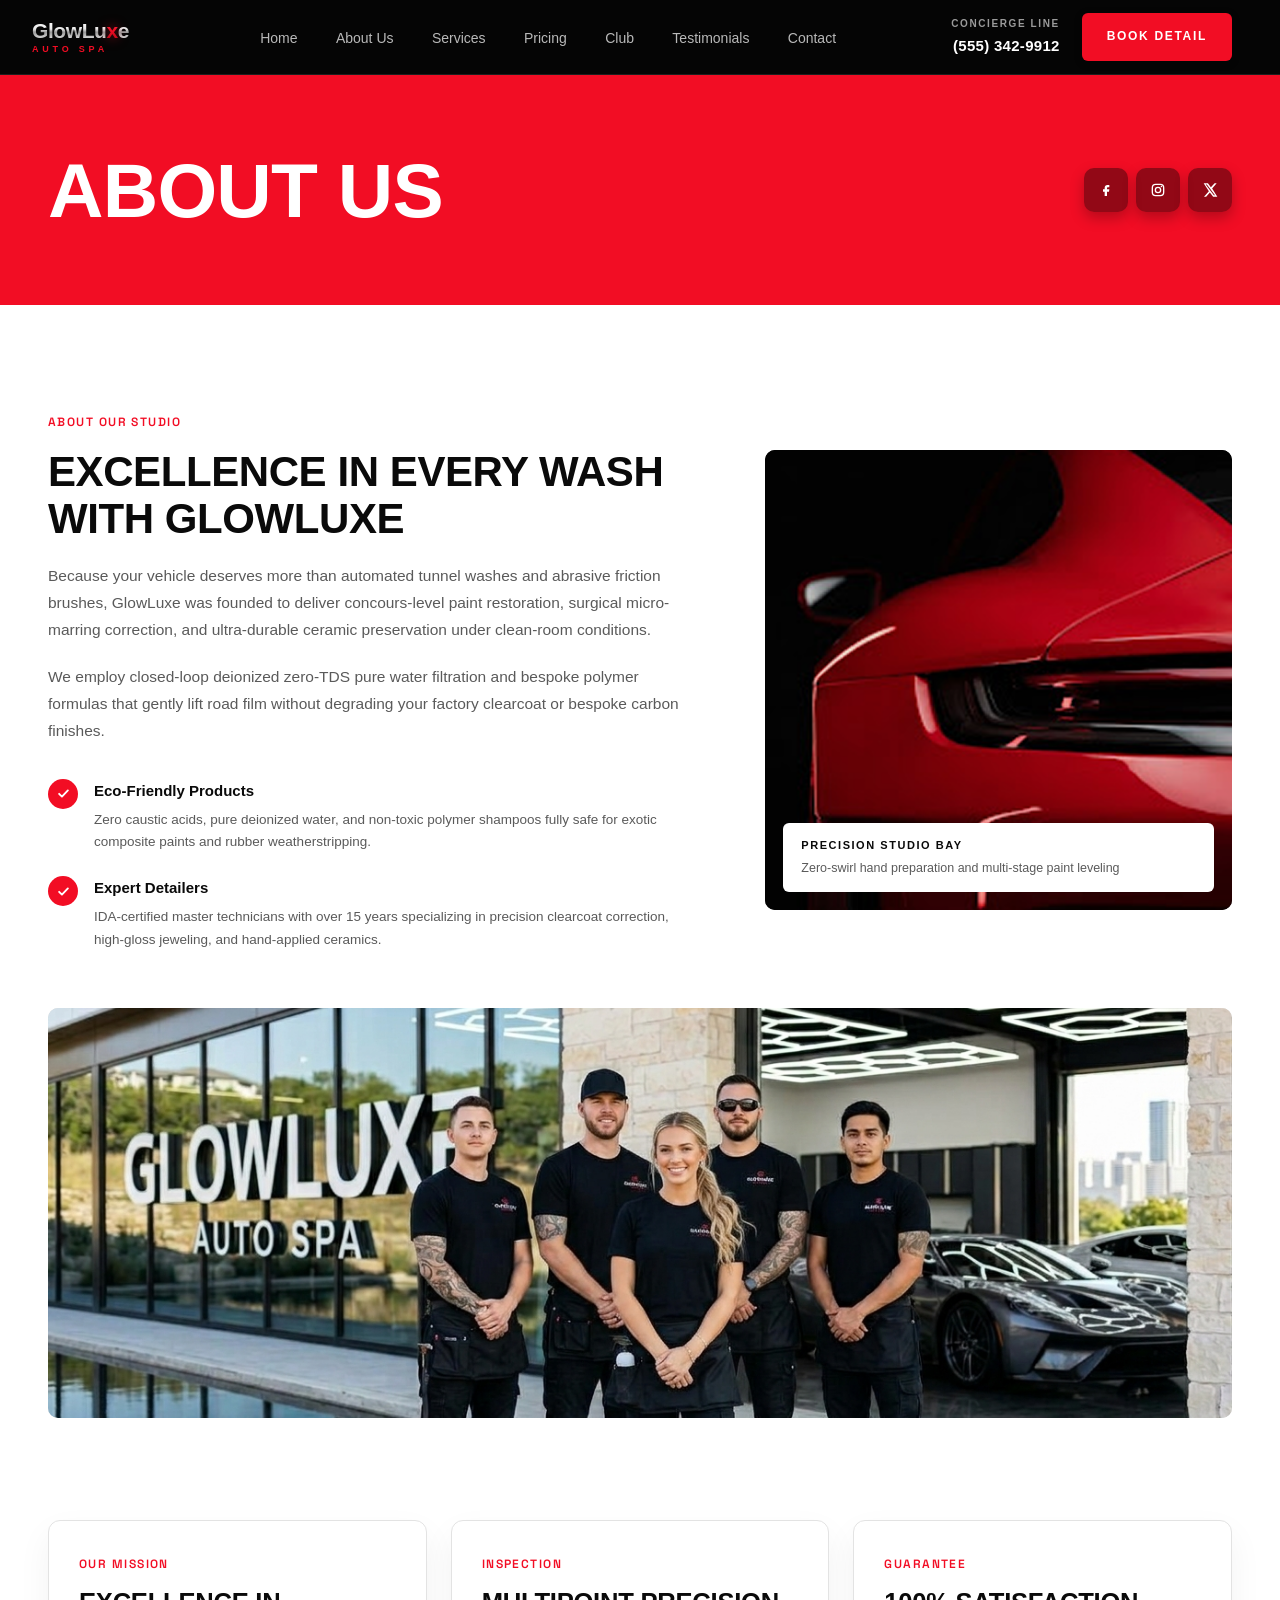
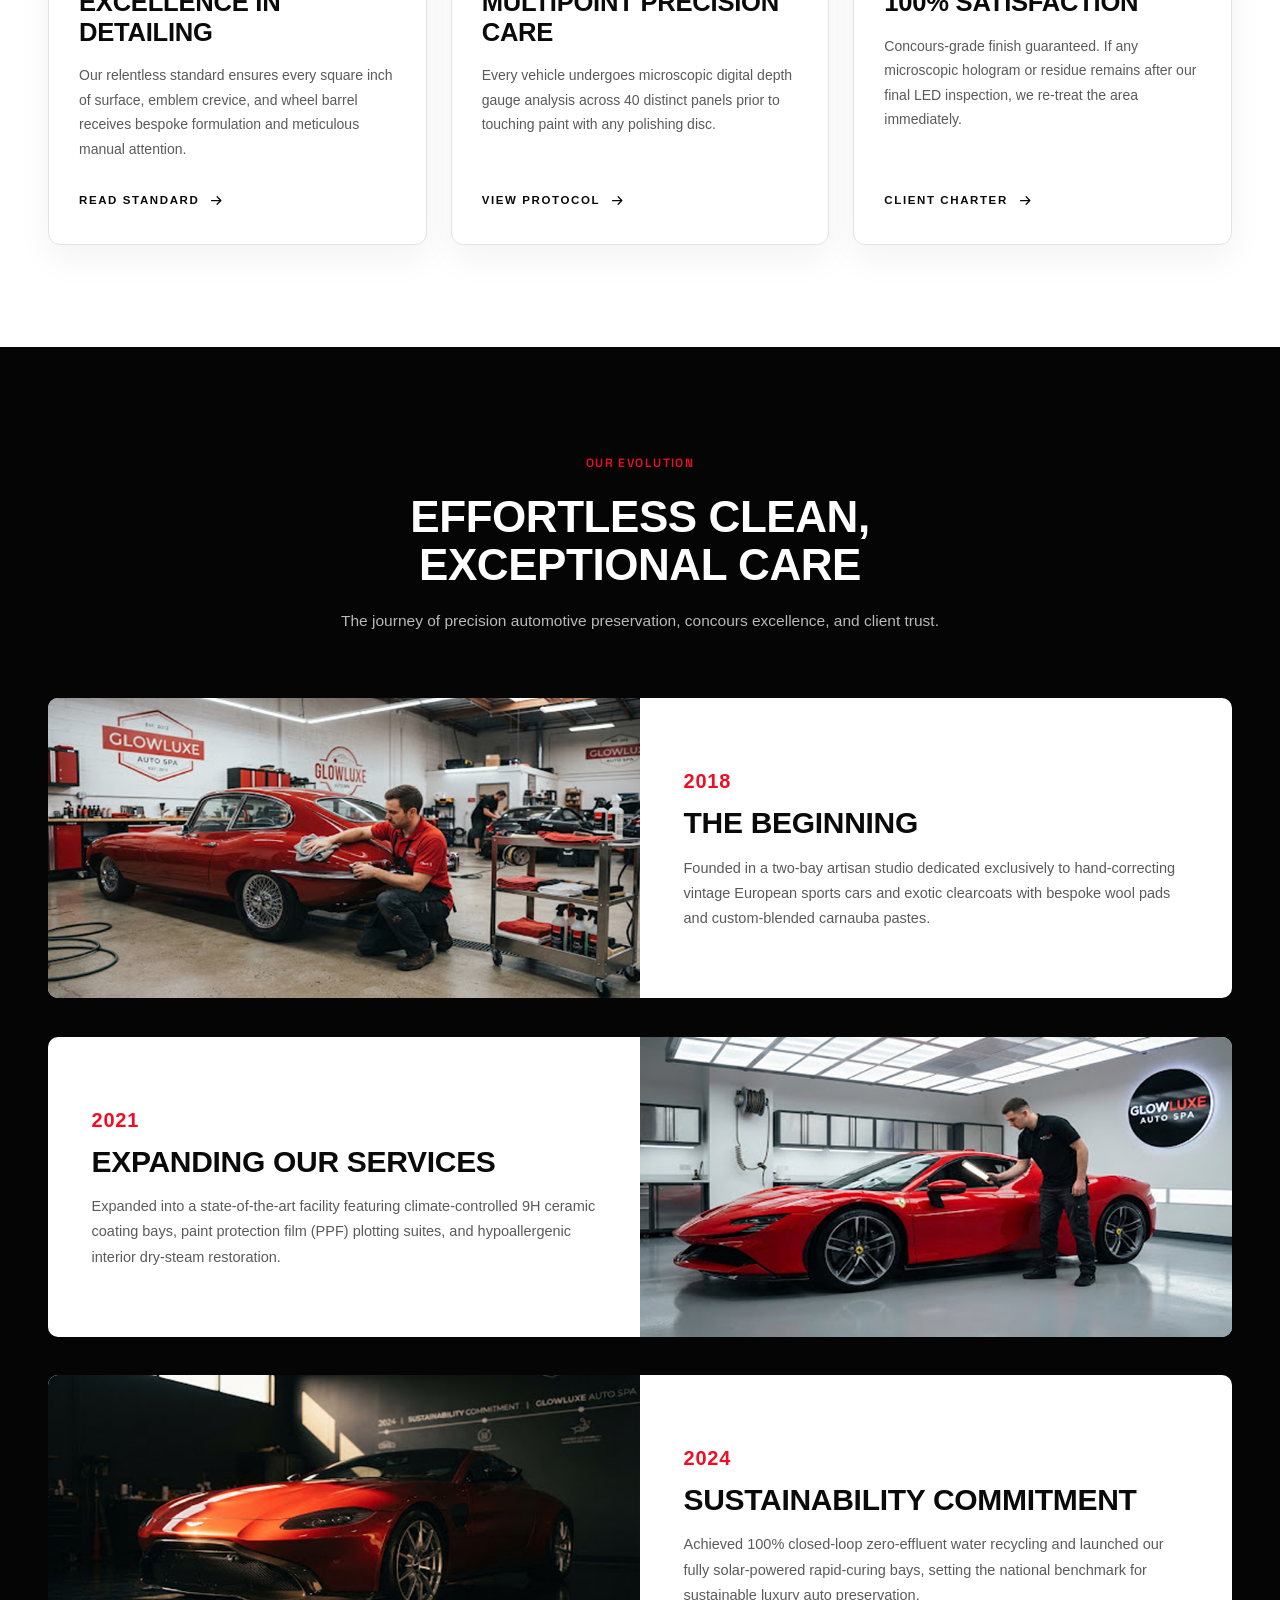
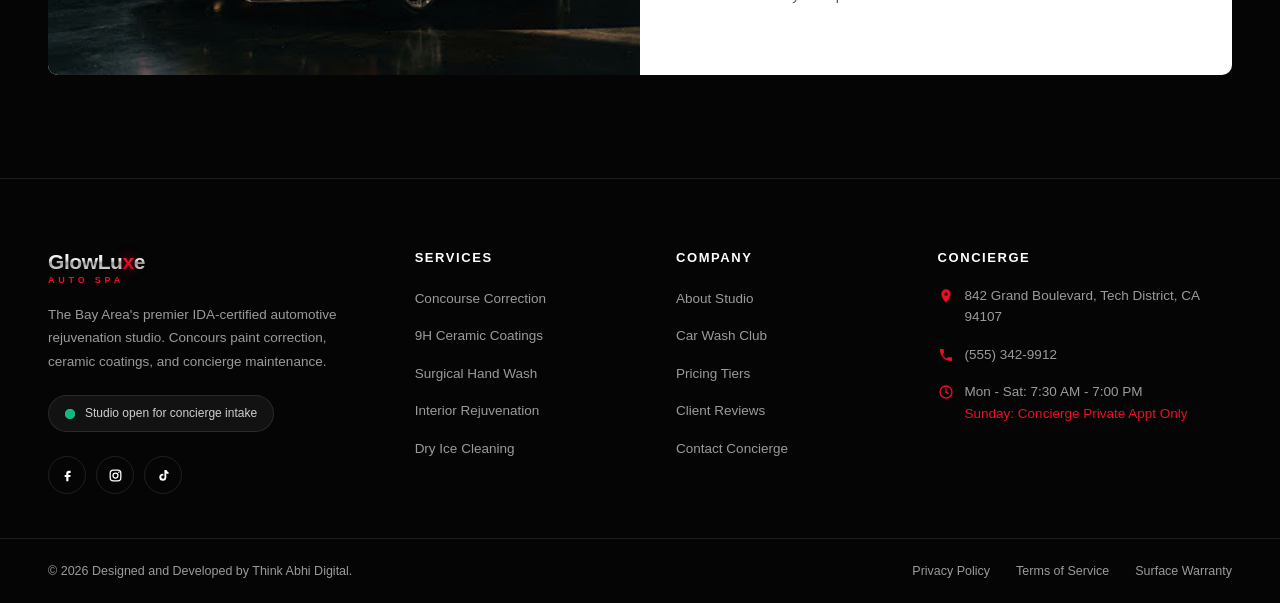
==== commit 0e9e119b: "Extract header and footer partials with clean Vercel routes" ====
--- a/about.html
+++ b/about.html
@@ -11,41 +11,7 @@
   <link rel="stylesheet" href="assets/css/style.css">
 </head>
 <body>
-  <header class="c-section header">
-    <div class="c-container header__bar">
-      <a href="index.html" class="c-logo" aria-label="GlowLuxe Auto Spa Home">
-        <span class="c-logo__text"><span class="c-logo__main">GlowLu</span><span class="c-logo__accent">x</span><span class="c-logo__main">e</span></span>
-        <span class="c-logo__tagline">AUTO SPA</span>
-      </a>
-
-      <input class="nav-toggle__input" type="checkbox" id="nav-toggle">
-      <nav class="nav" aria-label="Primary">
-        <ul class="nav__list">
-          <li class="nav__item"><a class="nav__link" href="index.html">Home</a></li>
-          <li class="nav__item"><a class="nav__link nav__link--active" href="about.html" aria-current="page">About Us</a></li>
-          <li class="nav__item"><a class="nav__link" href="services.html">Services</a></li>
-          <li class="nav__item"><a class="nav__link" href="pricing.html">Pricing</a></li>
-          <li class="nav__item"><a class="nav__link" href="index.html#club">Club</a></li>
-          <li class="nav__item"><a class="nav__link" href="index.html#testimonials">Testimonials</a></li>
-          <li class="nav__item"><a class="nav__link" href="contact.html">Contact</a></li>
-        </ul>
-      </nav>
-
-      <div class="header__contact">
-        <div class="header__phone">
-          <span class="header__phone-label">Concierge Line</span>
-          <a class="header__phone-number" href="tel:5553429912">(555) 342-9912</a>
-        </div>
-        <a class="btn btn--primary" href="contact.html">Book Detail</a>
-      </div>
-
-      <label class="nav-toggle" for="nav-toggle" aria-label="Toggle navigation">
-        <span class="nav-toggle__bar"></span>
-        <span class="nav-toggle__bar"></span>
-        <span class="nav-toggle__bar"></span>
-      </label>
-    </div>
-  </header>
+  <div id="site-header"></div>
 
   <main>
     <section class="c-section c-page-banner">
@@ -116,7 +82,7 @@
           <p class="c-eyebrow c-eyebrow--brand">Our Mission</p>
           <h3 class="c-value-card__title">Excellence in detailing</h3>
           <p class="c-value-card__text">Our relentless standard ensures every square inch of surface, emblem crevice, and wheel barrel receives bespoke formulation and meticulous manual attention.</p>
-          <a class="c-value-card__link" href="contact.html">
+          <a class="c-value-card__link" href="/contact">
             Read Standard
             <svg viewBox="0 0 24 24" fill="none" stroke="currentColor" stroke-width="2" stroke-linecap="round" stroke-linejoin="round" aria-hidden="true"><path d="M4 12h14"/><path d="m13 6 6 6-6 6"/></svg>
           </a>
@@ -126,7 +92,7 @@
           <p class="c-eyebrow c-eyebrow--brand">Inspection</p>
           <h3 class="c-value-card__title">Multipoint precision care</h3>
           <p class="c-value-card__text">Every vehicle undergoes microscopic digital depth gauge analysis across 40 distinct panels prior to touching paint with any polishing disc.</p>
-          <a class="c-value-card__link" href="services.html">
+          <a class="c-value-card__link" href="/services">
             View Protocol
             <svg viewBox="0 0 24 24" fill="none" stroke="currentColor" stroke-width="2" stroke-linecap="round" stroke-linejoin="round" aria-hidden="true"><path d="M4 12h14"/><path d="m13 6 6 6-6 6"/></svg>
           </a>
@@ -136,7 +102,7 @@
           <p class="c-eyebrow c-eyebrow--brand">Guarantee</p>
           <h3 class="c-value-card__title">100% Satisfaction</h3>
           <p class="c-value-card__text">Concours-grade finish guaranteed. If any microscopic hologram or residue remains after our final LED inspection, we re-treat the area immediately.</p>
-          <a class="c-value-card__link" href="contact.html">
+          <a class="c-value-card__link" href="/contact">
             Client Charter
             <svg viewBox="0 0 24 24" fill="none" stroke="currentColor" stroke-width="2" stroke-linecap="round" stroke-linejoin="round" aria-hidden="true"><path d="M4 12h14"/><path d="m13 6 6 6-6 6"/></svg>
           </a>
@@ -188,86 +154,7 @@
     </section>
   </main>
 
-  <footer class="c-section footer" id="contact">
-    <div class="c-container footer__grid">
-      <div class="footer__brand">
-        <a href="index.html" class="c-logo" aria-label="GlowLuxe Auto Spa Home">
-          <span class="c-logo__text"><span class="c-logo__main">GlowLu</span><span class="c-logo__accent">x</span><span class="c-logo__main">e</span></span>
-          <span class="c-logo__tagline">AUTO SPA</span>
-        </a>
-        <p class="footer__about">The Bay Area's premier IDA-certified automotive rejuvenation studio. Concours paint correction, ceramic coatings, and concierge maintenance.</p>
-        <div class="c-footer-status">
-          <span class="c-footer-status__indicator">
-            <span class="c-footer-status__ping"></span>
-            <span class="c-footer-status__dot"></span>
-          </span>
-          <span class="c-footer-status__text">Studio open for concierge intake</span>
-        </div>
-        <div class="footer__socials">
-          <a class="footer__social" href="#" aria-label="Facebook">
-            <svg viewBox="0 0 24 24" fill="currentColor" aria-hidden="true"><path d="M14 8h3V4.5h-3c-2.3 0-4 1.9-4 4.2V11H7.5v3.5H10V21h3.5v-6.5h3l.5-3.5h-3.5V9c0-.6.4-1 1-1z"/></svg>
-          </a>
-          <a class="footer__social" href="#" aria-label="Instagram">
-            <svg viewBox="0 0 24 24" fill="none" stroke="currentColor" stroke-width="2" aria-hidden="true"><rect x="3.5" y="3.5" width="17" height="17" rx="5"/><circle cx="12" cy="12" r="4"/><circle cx="17.2" cy="6.8" r="1.2" fill="currentColor" stroke="none"/></svg>
-          </a>
-          <a class="footer__social" href="#" aria-label="TikTok">
-            <svg viewBox="0 0 24 24" fill="currentColor" aria-hidden="true"><path d="M14 3h3c.2 1.6 1.3 3 3 3.4V9.5c-1.3 0-2.5-.4-3.5-1.1v6.2a5.6 5.6 0 1 1-5.6-5.6c.3 0 .6 0 .9.1v3.2a2.5 2.5 0 1 0 1.7 2.3V3z"/></svg>
-          </a>
-        </div>
-      </div>
-
-      <div>
-        <h2 class="footer__heading">Services</h2>
-        <ul class="footer__list">
-          <li><a href="services.html">Concourse Correction</a></li>
-          <li><a href="services.html">9H Ceramic Coatings</a></li>
-          <li><a href="services.html">Surgical Hand Wash</a></li>
-          <li><a href="services.html">Interior Rejuvenation</a></li>
-          <li><a href="services.html">Dry Ice Cleaning</a></li>
-        </ul>
-      </div>
-
-      <div>
-        <h2 class="footer__heading">Company</h2>
-        <ul class="footer__list">
-          <li><a href="about.html">About Studio</a></li>
-          <li><a href="index.html#club">Car Wash Club</a></li>
-          <li><a href="pricing.html">Pricing Tiers</a></li>
-          <li><a href="index.html#testimonials">Client Reviews</a></li>
-          <li><a href="contact.html">Contact Concierge</a></li>
-        </ul>
-      </div>
-
-      <div>
-        <h2 class="footer__heading">Concierge</h2>
-        <div class="footer__contact">
-          <p class="footer__contact-row">
-            <svg viewBox="0 0 24 24" fill="currentColor" aria-hidden="true"><path d="M12 2a7 7 0 0 0-7 7c0 5.2 7 13 7 13s7-7.8 7-13a7 7 0 0 0-7-7zm0 9.5A2.5 2.5 0 1 1 12 6.5a2.5 2.5 0 0 1 0 5z"/></svg>
-            <span>842 Grand Boulevard, Tech District, CA 94107</span>
-          </p>
-          <p class="footer__contact-row">
-            <svg viewBox="0 0 24 24" fill="currentColor" aria-hidden="true"><path d="M6.6 10.8a15 15 0 0 0 6.6 6.6l2.2-2.2a1 1 0 0 1 1-.24c1.1.37 2.3.57 3.6.57a1 1 0 0 1 1 1V20a1 1 0 0 1-1 1A17 17 0 0 1 3 4a1 1 0 0 1 1-1h3.5a1 1 0 0 1 1 1c0 1.3.2 2.5.57 3.6a1 1 0 0 1-.25 1z"/></svg>
-            <a href="tel:5553429912">(555) 342-9912</a>
-          </p>
-          <p class="footer__contact-row">
-            <svg viewBox="0 0 24 24" fill="none" stroke="currentColor" stroke-width="2" stroke-linecap="round" aria-hidden="true"><circle cx="12" cy="12" r="9"/><path d="M12 7v5l3.5 2"/></svg>
-            <span>Mon - Sat: 7:30 AM - 7:00 PM<br><span class="footer__contact-note">Sunday: Concierge Private Appt Only</span></span>
-          </p>
-        </div>
-      </div>
-    </div>
-
-    <div class="footer__bar">
-      <div class="c-container footer__bar-inner">
-        <p>&copy; 2026 GlowLuxe Auto Spa Inc. All rights reserved.</p>
-        <div class="footer__legal">
-          <a href="#">Privacy Policy</a>
-          <a href="#">Terms of Service</a>
-          <a href="#">Surface Warranty</a>
-        </div>
-      </div>
-    </div>
-  </footer>
+  <div id="site-footer"></div>
   <script src="assets/js/main.js"></script>
 </body>
 </html>
